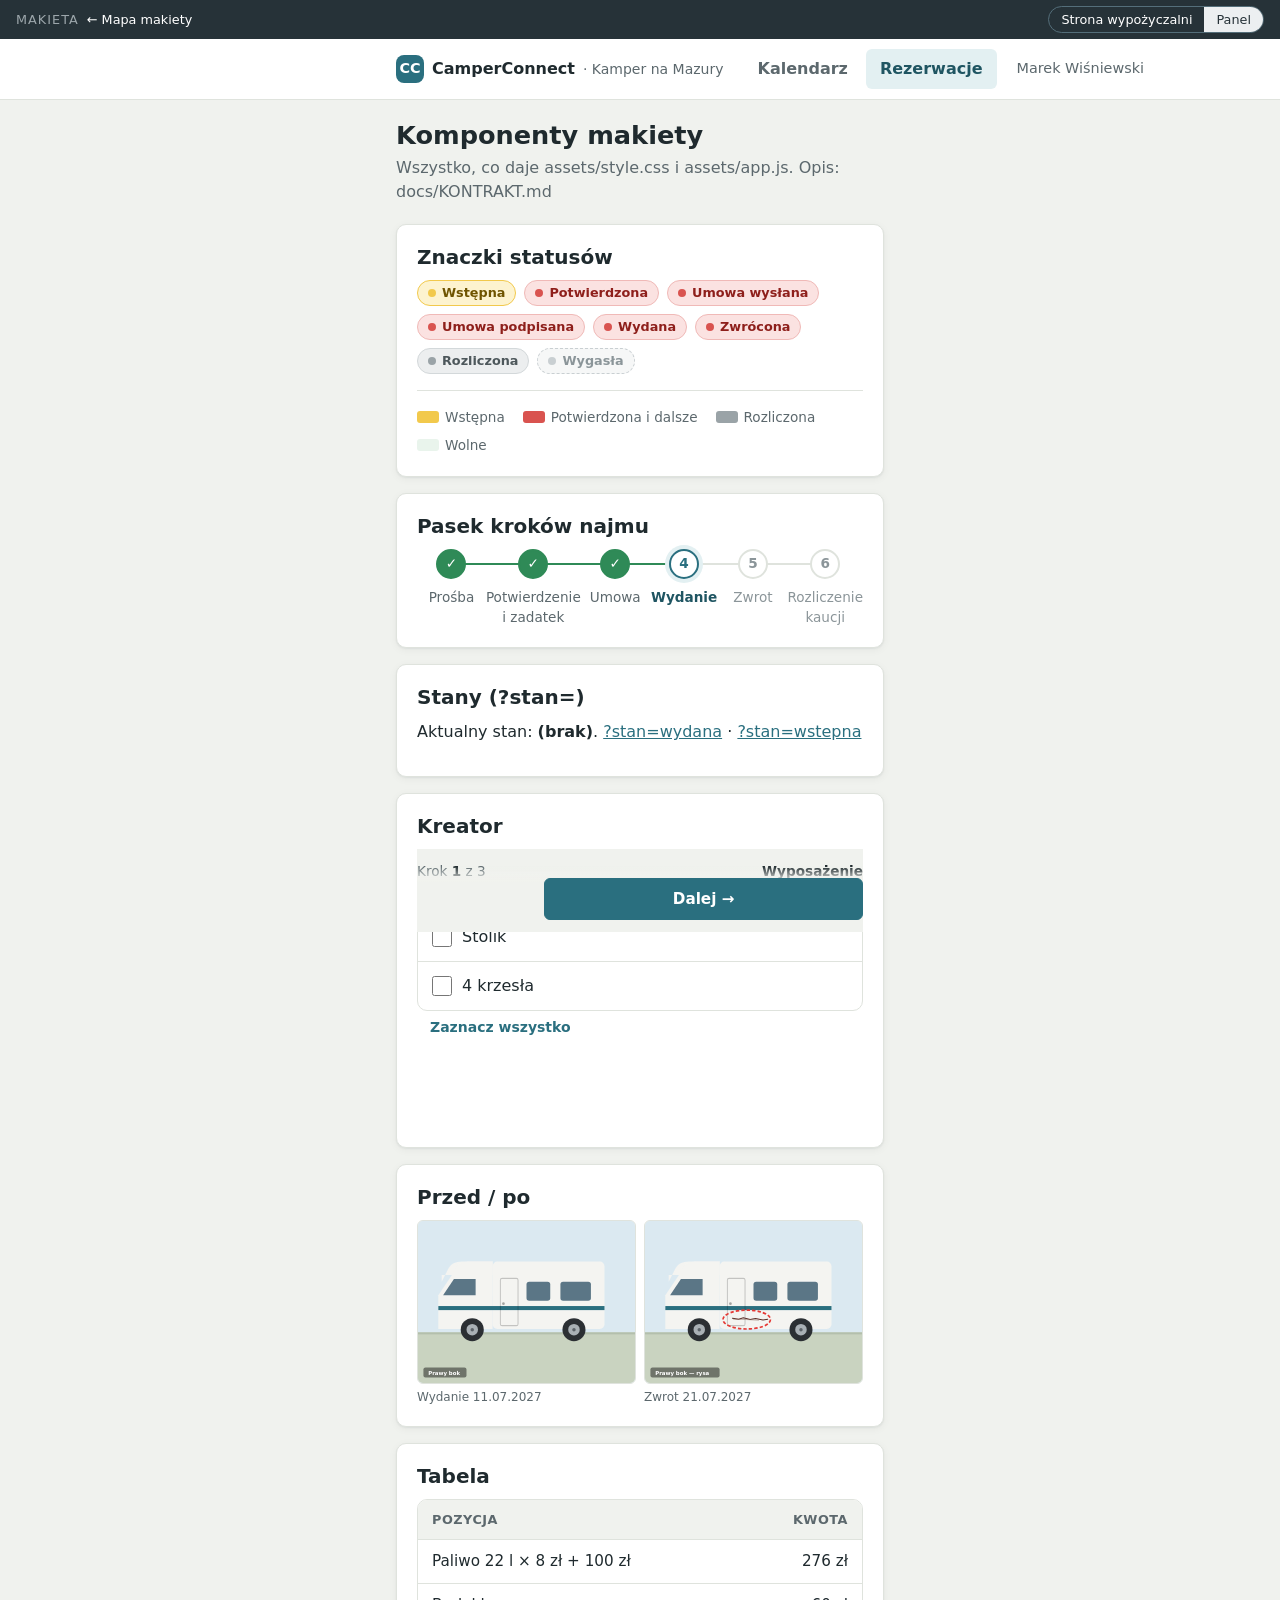
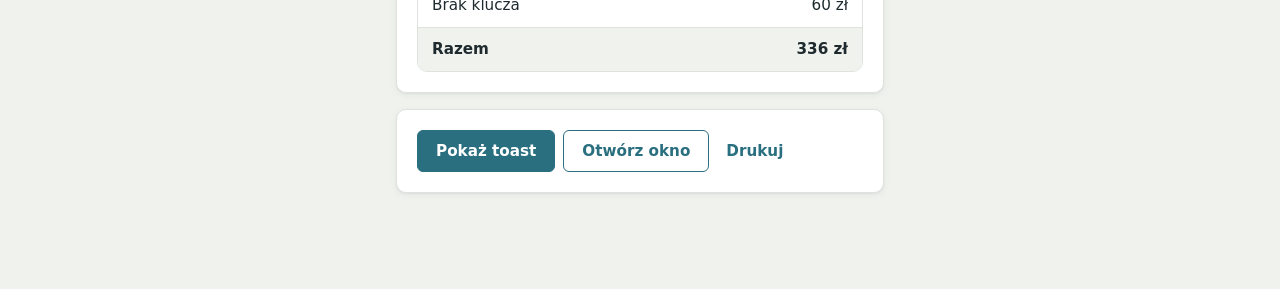
==== wzorzec.html @ 56338e7a "Fundament makiety: wspólny styl i skrypty, zdjęcia zastępcze, szkielety ekranów, mapa makiety, KONTR" ====
<!doctype html>
<html lang="pl">
<head>
  <meta charset="utf-8">
  <meta name="viewport" content="width=device-width, initial-scale=1">
  <title>Komponenty makiety — CamperConnect</title>
  <link rel="stylesheet" href="assets/style.css">
  <script src="assets/app.js"></script>
</head>
<!-- Galeria wspólnych komponentów (właściciel: agent 0/6). Do podejrzenia i kopiowania; nie jest ekranem scenariusza. -->
<body class="uklad-mobile">
  <header data-cc-naglowek="mobile" data-cc-menu="rezerwacje"></header>

  <main class="tresc stos">
    <div class="naglowek-ekranu"><div><h1>Komponenty makiety</h1><p class="podtytul">Wszystko, co daje assets/style.css i assets/app.js. Opis: docs/KONTRAKT.md</p></div></div>

    <section class="karta">
      <h2>Znaczki statusów</h2>
      <div class="rzad">
        <span data-cc-znaczek="wstepna"></span><span data-cc-znaczek="potwierdzona"></span>
        <span data-cc-znaczek="umowa-wyslana"></span><span data-cc-znaczek="umowa-podpisana"></span>
        <span data-cc-znaczek="wydana"></span><span data-cc-znaczek="zwrocona"></span>
        <span data-cc-znaczek="rozliczona"></span><span data-cc-znaczek="wygasla"></span>
      </div>
      <hr>
      <div class="legenda">
        <span><i class="tlo-wstepna"></i>Wstępna</span><span><i class="tlo-potwierdzona"></i>Potwierdzona i dalsze</span>
        <span><i class="tlo-rozliczona"></i>Rozliczona</span><span><i class="tlo-wolne"></i>Wolne</span>
      </div>
    </section>

    <section class="karta">
      <h2>Pasek kroków najmu</h2>
      <ol data-cc-kroki="3"></ol>
    </section>

    <section class="karta stos-maly">
      <h2>Stany (?stan=)</h2>
      <p>Aktualny stan: <b id="aktualny-stan"></b>. <a href="?stan=wydana">?stan=wydana</a> · <a href="?stan=wstepna">?stan=wstepna</a></p>
      <p data-stan="wstepna" class="komunikat komunikat-ostrzezenie">Widoczne tylko przy ?stan=wstepna (domyślny tu brak).</p>
      <p data-stan="wydana zwrocona" class="komunikat komunikat-sukces">Widoczne przy ?stan=wydana lub zwrocona.</p>
    </section>

    <section class="karta">
      <h2>Kreator</h2>
      <div data-cc-kreator id="kreator-demo">
        <section data-krok="Wyposażenie">
          <div class="lista-wyboru">
            <label class="pole-wyboru"><input type="checkbox" data-przyklad> Stolik</label>
            <label class="pole-wyboru"><input type="checkbox" data-przyklad> 4 krzesła</label>
          </div>
          <button type="button" class="btn btn-tekst btn-maly" data-cc-wypelnij>Zaznacz wszystko</button>
        </section>
        <section data-krok="Zdjęcia">
          <div data-cc-zdjecia data-wymagaj>
            <p>Zdjęcia: <span data-cc-licznik></span> — „Dalej” aktywne po komplecie.
              <button type="button" class="btn btn-tekst btn-maly" data-cc-wypelnij>Wypełnij przykładowymi zdjęciami</button></p>
            <div class="zdjecia">
              <div data-cc-zdjecie="przod" data-etykieta="Przód" data-przyklad="assets/img/protokol-przod.svg"></div>
              <div data-cc-zdjecie="prawy-bok" data-etykieta="Prawy bok" data-przyklad="assets/img/protokol-prawy-bok.svg"></div>
            </div>
          </div>
        </section>
        <section data-krok="Podpisy" data-dalej-tekst="Zatwierdź protokół">
          <div class="stos">
            <div data-cc-podpis="wydajacy" data-etykieta="Podpis wydającego"></div>
            <div data-cc-podpis="najemca" data-etykieta="Podpis najemcy"></div>
          </div>
        </section>
        <section data-krok-koniec>
          <div class="potwierdzenie">
            <div class="potwierdzenie-ikona">✓</div>
            <h2>Protokół podpisany, PDF wysłany do obu stron</h2>
            <button type="button" class="btn btn-drugi" onclick="CC.kreator('kreator-demo').idz(0)">Od początku</button>
          </div>
        </section>
      </div>
    </section>

    <section class="karta">
      <h2>Przed / po</h2>
      <div class="przed-po">
        <figure><img class="miniatura" src="assets/img/protokol-prawy-bok.svg" alt=""><figcaption>Wydanie 11.07.2027</figcaption></figure>
        <figure><img class="miniatura" src="assets/img/protokol-prawy-bok-rysa.svg" alt=""><figcaption>Zwrot 21.07.2027</figcaption></figure>
      </div>
    </section>

    <section class="karta">
      <h2>Tabela</h2>
      <div class="tabela-ramka"><table class="tabela">
        <thead><tr><th>Pozycja</th><th class="kwota">Kwota</th></tr></thead>
        <tbody>
          <tr><td>Paliwo 22 l × 8 zł + 100 zł</td><td class="kwota">276 zł</td></tr>
          <tr><td>Brak klucza</td><td class="kwota">60 zł</td></tr>
          <tr class="suma"><td>Razem</td><td class="kwota">336 zł</td></tr>
        </tbody>
      </table></div>
    </section>

    <section class="karta rzad">
      <button class="btn btn-glowny" data-cc-toast="PDF wysłany do obu stron">Pokaż toast</button>
      <button class="btn btn-drugi" data-cc-modal="m-demo">Otwórz okno</button>
      <button class="btn btn-tekst" data-cc-drukuj>Drukuj</button>
    </section>
  </main>

  <div class="modal" id="m-demo"><div class="modal-okno">
    <h2>Zadatek</h2>
    <label class="pole"><span>Kwota</span><input type="text" value="1 950 zł"></label>
    <div class="modal-przyciski"><button class="btn btn-drugi" data-cc-zamknij>Anuluj</button><button class="btn btn-glowny" data-cc-zamknij>Zapisz</button></div>
  </div></div>

  <script>
    CC.gotowe(function () { document.getElementById('aktualny-stan').textContent = CC.stan() || '(brak)'; });
  </script>
</body>
</html>
---- assets/style.css ----
/* CamperConnect — makieta MVP. Wspólny styl (właściciel: agent 0 / 6). Opis klas: docs/KONTRAKT.md */

/* ---------- 1. Zmienne ---------- */
:root {
  --tlo: #f5f6f3;
  --powierzchnia: #ffffff;
  --powierzchnia-2: #f0f2ee;
  --ramka: #dfe3dd;
  --tekst: #1f2a2e;
  --tekst-2: #5c686d;
  --tekst-3: #8b9599;

  --glowny: #2a6f7f;          /* morski — przyciski główne, linki */
  --glowny-ciemny: #1f5562;
  --glowny-jasny: #e3f0f2;
  --akcent: #e0a43a;          /* bursztyn — drobne akcenty */
  --sukces: #2f8a57;
  --sukces-jasny: #e3f3ea;
  --ostrzezenie: #a86a00;
  --ostrzezenie-jasny: #fdf1d6;
  --blad: #c0392b;
  --blad-jasny: #fbe5e2;

  /* statusy rezerwacji (backlog pkt 5) */
  --st-wstepna: #f2c94c;      --st-wstepna-tlo: #fdf3cf;   --st-wstepna-tekst: #6f5400;
  --st-zajete: #d9534f;       --st-zajete-tlo: #fbe2e1;    --st-zajete-tekst: #8e1f1b;
  --st-rozliczona: #9aa3a7;   --st-rozliczona-tlo: #eceeef; --st-rozliczona-tekst: #4d575b;
  --st-wygasla: #c9cfd2;      --st-wygasla-tlo: #f6f7f7;   --st-wygasla-tekst: #8b9599;
  --st-wolne: #e9f4ec;        --st-wolne-tekst: #2f6d45;

  --promien: 10px;
  --promien-maly: 6px;
  --cien: 0 1px 2px rgba(20, 40, 45, .06), 0 2px 8px rgba(20, 40, 45, .05);
  --cien-duzy: 0 10px 40px rgba(20, 40, 45, .18);
  --czcionka: system-ui, -apple-system, "Segoe UI", Roboto, "Helvetica Neue", Arial, sans-serif;
  --odstep: 16px;
  --szer-panel: 1280px;
  --szer-mobile: 520px;
  --szer-klient: 1040px;
}

/* ---------- 2. Podstawy ---------- */
*, *::before, *::after { box-sizing: border-box; }
html { -webkit-text-size-adjust: 100%; }
body {
  margin: 0; background: var(--tlo); color: var(--tekst);
  font-family: var(--czcionka); font-size: 16px; line-height: 1.5;
}
h1, h2, h3, h4 { line-height: 1.25; margin: 0 0 .5em; font-weight: 650; }
h1 { font-size: 1.6rem; }
h2 { font-size: 1.25rem; }
h3 { font-size: 1.05rem; }
p { margin: 0 0 .75em; }
a { color: var(--glowny); }
a:hover { color: var(--glowny-ciemny); }
img { max-width: 100%; display: block; }
hr { border: 0; border-top: 1px solid var(--ramka); margin: var(--odstep) 0; }
small, .maly { font-size: .875rem; }
.drugi-plan { color: var(--tekst-2); }
.wyszarzony { color: var(--tekst-3); }
.kwota { font-variant-numeric: tabular-nums; white-space: nowrap; }
.pogrubiony { font-weight: 650; }
.ukryty, [hidden] { display: none !important; }
.do-prawej { text-align: right; }
.wysrodkowany { text-align: center; }

/* ---------- 3. Układy ---------- */
.tresc { margin: 0 auto; padding: 20px var(--odstep) 48px; }
.uklad-klient .tresc { max-width: var(--szer-klient); }
.uklad-panel .tresc { max-width: var(--szer-panel); padding-top: 24px; }
.uklad-mobile .tresc { max-width: var(--szer-mobile); padding-bottom: 96px; }
.uklad-mobile { background: var(--powierzchnia-2); }

.naglowek-ekranu { display: flex; flex-wrap: wrap; align-items: flex-end; justify-content: space-between; gap: 12px; margin-bottom: 20px; }
.naglowek-ekranu h1 { margin: 0; }
.naglowek-ekranu .podtytul { color: var(--tekst-2); margin: 4px 0 0; }

.stos > * + * { margin-top: var(--odstep); }
.stos-maly > * + * { margin-top: 8px; }
.rzad { display: flex; flex-wrap: wrap; align-items: center; gap: 8px; }
.rzad-rozsuniety { display: flex; flex-wrap: wrap; align-items: center; justify-content: space-between; gap: 8px; }
.siatka { display: grid; gap: var(--odstep); }
.siatka-2 { display: grid; gap: var(--odstep); grid-template-columns: repeat(2, minmax(0, 1fr)); }
.siatka-3 { display: grid; gap: var(--odstep); grid-template-columns: repeat(3, minmax(0, 1fr)); }
.siatka-auto { display: grid; gap: var(--odstep); grid-template-columns: repeat(auto-fill, minmax(220px, 1fr)); }
.kolumny-panel { display: grid; gap: 20px; grid-template-columns: minmax(0, 2fr) minmax(280px, 1fr); align-items: start; }
@media (max-width: 760px) {
  .siatka-2, .siatka-3, .kolumny-panel { grid-template-columns: minmax(0, 1fr); }
  h1 { font-size: 1.35rem; }
}

/* ---------- 4. Nagłówek makiety (generuje app.js w [data-cc-naglowek]) ---------- */
.cc-makieta { background: #263238; color: #cfd8dc; font-size: .8rem; }
.cc-makieta-wnetrze { display: flex; align-items: center; justify-content: space-between; gap: 8px; padding: 6px var(--odstep); flex-wrap: wrap; }
.cc-makieta a { color: #fff; text-decoration: none; }
.cc-makieta a:hover { text-decoration: underline; color: #fff; }
.cc-makieta-etykieta { letter-spacing: .08em; text-transform: uppercase; opacity: .7; margin-right: 8px; }
.cc-przelacznik { display: inline-flex; border: 1px solid #546e7a; border-radius: 999px; overflow: hidden; }
.cc-przelacznik a { padding: 3px 12px; }
.cc-przelacznik a.aktywny { background: #eceff1; color: #263238; }
.cc-przelacznik a.aktywny:hover { text-decoration: none; color: #263238; }

.cc-aplikacja { background: var(--powierzchnia); border-bottom: 1px solid var(--ramka); }
.cc-aplikacja-wnetrze { display: flex; align-items: center; gap: 20px; padding: 10px var(--odstep); margin: 0 auto; min-height: 56px; }
.uklad-panel .cc-aplikacja-wnetrze { max-width: var(--szer-panel); }
.uklad-klient .cc-aplikacja-wnetrze { max-width: var(--szer-klient); }
.uklad-mobile .cc-aplikacja-wnetrze { max-width: var(--szer-mobile); }
.cc-marka { font-weight: 700; color: var(--tekst); text-decoration: none; display: flex; align-items: center; gap: 8px; white-space: nowrap; }
.cc-marka:hover { color: var(--tekst); }
.cc-marka-znak { width: 28px; height: 28px; border-radius: 8px; background: var(--glowny); color: #fff; display: grid; place-items: center; font-size: .9rem; }
.cc-marka small { font-weight: 400; color: var(--tekst-2); }
.cc-menu { display: flex; gap: 4px; }
.cc-menu a { padding: 8px 14px; border-radius: var(--promien-maly); color: var(--tekst-2); text-decoration: none; font-weight: 550; }
.cc-menu a:hover { background: var(--powierzchnia-2); color: var(--tekst); }
.cc-menu a.aktywny { background: var(--glowny-jasny); color: var(--glowny-ciemny); }
.cc-uzytkownik { margin-left: auto; color: var(--tekst-2); font-size: .9rem; white-space: nowrap; }
@media (max-width: 600px) {
  .cc-aplikacja-wnetrze { gap: 10px; flex-wrap: wrap; }
  .cc-uzytkownik { display: none; }
  .cc-menu a { padding: 6px 10px; }
}

/* ---------- 5. Przyciski ---------- */
.btn {
  display: inline-flex; align-items: center; justify-content: center; gap: 6px;
  font: inherit; font-weight: 600; font-size: .95rem; line-height: 1.2;
  padding: 10px 18px; min-height: 42px; border-radius: var(--promien-maly);
  border: 1px solid var(--ramka); background: var(--powierzchnia); color: var(--tekst);
  cursor: pointer; text-decoration: none; transition: background .15s, border-color .15s;
}
.btn:hover { background: var(--powierzchnia-2); color: var(--tekst); }
.btn:focus-visible { outline: 3px solid rgba(42, 111, 127, .35); outline-offset: 2px; }
.btn-glowny { background: var(--glowny); border-color: var(--glowny); color: #fff; }
.btn-glowny:hover { background: var(--glowny-ciemny); border-color: var(--glowny-ciemny); color: #fff; }
.btn-drugi { background: var(--powierzchnia); border-color: var(--glowny); color: var(--glowny); }
.btn-drugi:hover { background: var(--glowny-jasny); color: var(--glowny-ciemny); }
.btn-niebezpieczny { background: var(--powierzchnia); border-color: var(--blad); color: var(--blad); }
.btn-niebezpieczny:hover { background: var(--blad-jasny); color: var(--blad); }
.btn-tekst { border-color: transparent; background: transparent; color: var(--glowny); padding-left: 8px; padding-right: 8px; }
.btn-tekst:hover { background: var(--glowny-jasny); }
.btn-maly { padding: 6px 12px; min-height: 34px; font-size: .875rem; }
.btn-duzy { padding: 14px 24px; min-height: 52px; font-size: 1.05rem; }
.btn-blok { display: flex; width: 100%; }
.btn:disabled, .btn.wylaczony { opacity: .45; cursor: not-allowed; pointer-events: none; }

/* ---------- 6. Karty ---------- */
.karta { background: var(--powierzchnia); border: 1px solid var(--ramka); border-radius: var(--promien); box-shadow: var(--cien); padding: 20px; }
.karta > :last-child { margin-bottom: 0; }
.karta-naglowek { display: flex; align-items: center; justify-content: space-between; gap: 8px; margin-bottom: 12px; }
.karta-naglowek h2, .karta-naglowek h3 { margin: 0; }
.karta-zdjecie { margin: -20px -20px 16px; border-radius: var(--promien) var(--promien) 0 0; overflow: hidden; aspect-ratio: 16 / 10; background: var(--powierzchnia-2); }
.karta-zdjecie img { width: 100%; height: 100%; object-fit: cover; }
.karta-wybrana { border-color: var(--glowny); box-shadow: 0 0 0 2px var(--glowny); }
.karta-klikalna { cursor: pointer; }
.karta-klikalna:hover { border-color: var(--glowny); }
.karta-plaska { box-shadow: none; }

/* lista „etykieta: wartość” */
.dane { display: grid; grid-template-columns: max-content 1fr; gap: 6px 16px; margin: 0; }
.dane dt { color: var(--tekst-2); }
.dane dd { margin: 0; font-weight: 550; }

/* komunikaty w treści */
.komunikat { border-radius: var(--promien-maly); padding: 12px 14px; background: var(--glowny-jasny); color: var(--glowny-ciemny); border-left: 4px solid var(--glowny); }
.komunikat-sukces { background: var(--sukces-jasny); color: #1d5e39; border-left-color: var(--sukces); }
.komunikat-ostrzezenie { background: var(--ostrzezenie-jasny); color: #6b4500; border-left-color: var(--akcent); }
.komunikat-blad { background: var(--blad-jasny); color: #8a2318; border-left-color: var(--blad); }

/* ekran potwierdzenia (np. „Prośba wysłana”, „PDF wysłany”) */
.potwierdzenie { text-align: center; padding: 32px 20px; }
.potwierdzenie-ikona { width: 64px; height: 64px; border-radius: 50%; margin: 0 auto 16px; display: grid; place-items: center; font-size: 2rem; background: var(--sukces-jasny); color: var(--sukces); }

/* znacznik do zaślepek budowy */
.w-budowie { border: 2px dashed var(--ramka); border-radius: var(--promien); padding: 32px; text-align: center; color: var(--tekst-3); }

/* ---------- 7. Formularze ---------- */
.pole { display: block; margin-bottom: 14px; }
.pole > span, .pole > label, .etykieta { display: block; font-weight: 550; font-size: .9rem; margin-bottom: 4px; }
.pole .pomoc { display: block; font-size: .8rem; color: var(--tekst-2); margin-top: 4px; font-weight: 400; }
input[type=text], input[type=email], input[type=tel], input[type=number], input[type=date],
input[type=datetime-local], input[type=time], input[type=search], select, textarea {
  width: 100%; font: inherit; color: var(--tekst); background: var(--powierzchnia);
  border: 1px solid var(--ramka); border-radius: var(--promien-maly); padding: 10px 12px; min-height: 44px;
}
textarea { min-height: 88px; resize: vertical; }
input:focus, select:focus, textarea:focus { outline: none; border-color: var(--glowny); box-shadow: 0 0 0 3px rgba(42, 111, 127, .18); }
.pole-wyboru { display: flex; align-items: flex-start; gap: 10px; padding: 8px 0; cursor: pointer; }
.pole-wyboru input { width: 20px; height: 20px; margin: 2px 0 0; flex: none; accent-color: var(--glowny); }
.lista-wyboru { border: 1px solid var(--ramka); border-radius: var(--promien); background: var(--powierzchnia); }
.lista-wyboru .pole-wyboru { padding: 12px 14px; border-top: 1px solid var(--ramka); }
.lista-wyboru .pole-wyboru:first-child { border-top: 0; }
.przelaczniki { display: inline-flex; border: 1px solid var(--ramka); border-radius: var(--promien-maly); overflow: hidden; background: var(--powierzchnia); }
.przelaczniki label { padding: 8px 14px; cursor: pointer; border-left: 1px solid var(--ramka); }
.przelaczniki label:first-child { border-left: 0; }
.przelaczniki input { position: absolute; opacity: 0; pointer-events: none; }
.przelaczniki label:has(input:checked) { background: var(--glowny-jasny); color: var(--glowny-ciemny); font-weight: 600; }

/* ---------- 8. Tabele ---------- */
.tabela-ramka { overflow-x: auto; border: 1px solid var(--ramka); border-radius: var(--promien); background: var(--powierzchnia); }
.tabela { width: 100%; border-collapse: collapse; font-size: .95rem; }
.tabela th, .tabela td { padding: 10px 14px; text-align: left; border-bottom: 1px solid var(--ramka); vertical-align: middle; }
.tabela th { font-size: .8rem; text-transform: uppercase; letter-spacing: .04em; color: var(--tekst-2); background: var(--powierzchnia-2); font-weight: 600; }
.tabela tr:last-child td { border-bottom: 0; }
.tabela tbody tr:hover { background: #fafbf9; }
.tabela .suma td { font-weight: 700; background: var(--powierzchnia-2); }
.tabela td.kwota, .tabela th.kwota { text-align: right; }

/* ---------- 9. Znaczki statusów (8 statusów, backlog pkt 5) ---------- */
.znaczek {
  display: inline-flex; align-items: center; gap: 6px; padding: 3px 10px; border-radius: 999px;
  font-size: .8rem; font-weight: 600; line-height: 1.4; white-space: nowrap; border: 1px solid transparent;
}
.znaczek::before { content: ""; width: 8px; height: 8px; border-radius: 50%; background: currentColor; }
.znaczek-wstepna { background: var(--st-wstepna-tlo); color: var(--st-wstepna-tekst); border-color: var(--st-wstepna); }
.znaczek-wstepna::before { background: var(--st-wstepna); }
.znaczek-potwierdzona, .znaczek-umowa-wyslana, .znaczek-umowa-podpisana, .znaczek-wydana, .znaczek-zwrocona {
  background: var(--st-zajete-tlo); color: var(--st-zajete-tekst); border-color: #f0b9b7;
}
.znaczek-potwierdzona::before, .znaczek-umowa-wyslana::before, .znaczek-umowa-podpisana::before,
.znaczek-wydana::before, .znaczek-zwrocona::before { background: var(--st-zajete); }
.znaczek-rozliczona { background: var(--st-rozliczona-tlo); color: var(--st-rozliczona-tekst); border-color: #d3d8da; }
.znaczek-rozliczona::before { background: var(--st-rozliczona); }
.znaczek-wygasla { background: var(--st-wygasla-tlo); color: var(--st-wygasla-tekst); border: 1px dashed var(--st-wygasla); }
.znaczek-wygasla::before { background: var(--st-wygasla); }
.znaczek-neutralny { background: var(--powierzchnia-2); color: var(--tekst-2); border-color: var(--ramka); }
.znaczek-neutralny::before { display: none; }
.znaczek-ok { background: var(--sukces-jasny); color: #1d5e39; border-color: #b9e0c8; }
.znaczek-ok::before { background: var(--sukces); }

/* tła do pasków kalendarza / komórek: .tlo-<status> */
.tlo-wstepna { background: var(--st-wstepna); color: #4a3800; }
.tlo-potwierdzona, .tlo-umowa-wyslana, .tlo-umowa-podpisana, .tlo-wydana, .tlo-zwrocona, .tlo-zajete { background: var(--st-zajete); color: #fff; }
.tlo-rozliczona { background: var(--st-rozliczona); color: #fff; }
.tlo-wygasla { background: transparent; color: var(--st-wygasla-tekst); border: 1px dashed var(--st-wygasla); }
.tlo-wolne { background: var(--st-wolne); color: var(--st-wolne-tekst); }

.legenda { display: flex; flex-wrap: wrap; gap: 8px 18px; font-size: .85rem; color: var(--tekst-2); }
.legenda span { display: inline-flex; align-items: center; gap: 6px; }
.legenda i { width: 22px; height: 12px; border-radius: 3px; display: inline-block; }

/* ---------- 10. Pasek kroków najmu (P3) ---------- */
.kroki-najmu { list-style: none; margin: 0; padding: 0; display: flex; gap: 0; counter-reset: krok; }
.kroki-najmu li { flex: 1; position: relative; text-align: center; font-size: .85rem; color: var(--tekst-3); padding-top: 38px; counter-increment: krok; }
.kroki-najmu li::before {
  content: counter(krok); position: absolute; top: 0; left: 50%; transform: translateX(-50%);
  width: 30px; height: 30px; border-radius: 50%; display: grid; place-items: center; font-weight: 700; font-size: .85rem;
  background: var(--powierzchnia); border: 2px solid var(--ramka); color: var(--tekst-3); z-index: 1;
}
.kroki-najmu li::after { content: ""; position: absolute; top: 14px; left: -50%; width: 100%; height: 2px; background: var(--ramka); }
.kroki-najmu li:first-child::after { display: none; }
.kroki-najmu li.zrobione { color: var(--tekst-2); }
.kroki-najmu li.zrobione::before { content: "✓"; background: var(--sukces); border-color: var(--sukces); color: #fff; }
.kroki-najmu li.zrobione::after, .kroki-najmu li.biezace::after { background: var(--sukces); }
.kroki-najmu li.biezace { color: var(--glowny-ciemny); font-weight: 650; }
.kroki-najmu li.biezace::before { border-color: var(--glowny); color: var(--glowny); box-shadow: 0 0 0 4px var(--glowny-jasny); }
.kroki-najmu li.przerwane { color: var(--tekst-3); text-decoration: line-through; }
@media (max-width: 640px) {
  .kroki-najmu { flex-direction: column; gap: 10px; }
  .kroki-najmu li { text-align: left; padding: 4px 0 4px 42px; min-height: 30px; }
  .kroki-najmu li::before { left: 0; transform: none; }
  .kroki-najmu li::after { display: none; }
}

/* ---------- 11. Kreator krok po kroku ([data-cc-kreator], app.js) ---------- */
.kreator-postep { position: sticky; top: 0; z-index: 5; background: var(--powierzchnia-2); padding: 12px 0 10px; margin-bottom: 8px; }
.kreator-postep-tekst { display: flex; justify-content: space-between; font-size: .85rem; color: var(--tekst-2); margin-bottom: 6px; }
.kreator-postep-tekst b { color: var(--tekst); }
.kreator-postep-pasek { height: 6px; background: var(--ramka); border-radius: 999px; overflow: hidden; }
.kreator-postep-pasek i { display: block; height: 100%; background: var(--glowny); width: 0; transition: width .25s; }
.kreator [data-krok] { display: none; }
.kreator [data-krok].aktywny { display: block; }
.kreator [data-krok-koniec] { display: none; }
.kreator.zakonczony [data-krok-koniec] { display: block; }
.kreator.zakonczony [data-krok], .kreator.zakonczony .kreator-postep, .kreator.zakonczony .kreator-nawigacja { display: none !important; }
.kreator-nawigacja {
  position: sticky; bottom: 0; z-index: 5; display: flex; gap: 10px; padding: 12px 0;
  background: linear-gradient(to top, var(--powierzchnia-2) 75%, rgba(240, 242, 238, 0));
  margin-top: 16px;
}
.kreator-nawigacja .btn { flex: 1; }
.kreator-nawigacja [data-cc-wstecz] { flex: 0 0 auto; }

/* ---------- 12. Zdjęcia ([data-cc-zdjecie], app.js) ---------- */
.zdjecia { display: grid; gap: 12px; grid-template-columns: repeat(2, minmax(0, 1fr)); }
@media (min-width: 900px) { .zdjecia { grid-template-columns: repeat(4, minmax(0, 1fr)); } }
.cc-zdjecie { background: var(--powierzchnia); border: 1px solid var(--ramka); border-radius: var(--promien); overflow: hidden; }
.cc-zdjecie-podglad {
  position: relative; aspect-ratio: 4 / 3; background: var(--powierzchnia-2); display: grid; place-items: center;
  color: var(--tekst-3); font-size: .85rem; cursor: pointer; border-bottom: 1px solid var(--ramka); text-align: center; padding: 0;
  width: 100%; border-width: 0 0 1px; font-family: inherit;
}
.cc-zdjecie-podglad img { position: absolute; inset: 0; width: 100%; height: 100%; object-fit: cover; }
.cc-zdjecie-podglad .ikona { font-size: 1.6rem; display: block; }
.cc-zdjecie.jest .cc-zdjecie-podglad::after {
  content: "✓"; position: absolute; top: 6px; right: 6px; width: 22px; height: 22px; border-radius: 50%;
  background: var(--sukces); color: #fff; font-size: .8rem; display: grid; place-items: center;
}
.cc-zdjecie-stopka { display: flex; align-items: center; justify-content: space-between; gap: 6px; padding: 6px 8px 6px 10px; font-size: .85rem; font-weight: 600; }
.cc-zdjecie-stopka .btn { padding: 4px 8px; min-height: 28px; font-size: .75rem; font-weight: 500; }
.cc-zdjecie input[type=file] { display: none; }
.licznik-zdjec { font-weight: 700; }
.licznik-zdjec.komplet { color: var(--sukces); }
.przed-po { display: grid; grid-template-columns: 1fr 1fr; gap: 8px; }
.przed-po figure { margin: 0; }
.przed-po figcaption { font-size: .75rem; color: var(--tekst-2); margin-top: 4px; }
.miniatura { aspect-ratio: 4 / 3; object-fit: cover; width: 100%; border-radius: var(--promien-maly); border: 1px solid var(--ramka); background: var(--powierzchnia-2); }

/* ---------- 13. Podpis ([data-cc-podpis], app.js) ---------- */
.cc-podpis { border: 1px solid var(--ramka); border-radius: var(--promien); background: var(--powierzchnia); overflow: hidden; }
.cc-podpis-naglowek { display: flex; justify-content: space-between; align-items: center; padding: 8px 8px 8px 12px; font-size: .9rem; font-weight: 600; border-bottom: 1px solid var(--ramka); }
.cc-podpis canvas { display: block; width: 100%; height: 170px; touch-action: none; cursor: crosshair;
  background: linear-gradient(to top, transparent 38px, var(--ramka) 38px, var(--ramka) 39px, transparent 39px) #fff; }
.cc-podpis-pomoc { font-size: .75rem; color: var(--tekst-3); padding: 4px 12px 8px; }
.cc-podpis.podpisany .cc-podpis-pomoc { color: var(--sukces); }
.podpis-obraz { height: 70px; width: auto; max-width: 100%; }

/* ---------- 14. Okno modalne ---------- */
.modal { position: fixed; inset: 0; z-index: 100; background: rgba(25, 35, 40, .45); display: flex; align-items: center; justify-content: center; padding: 16px; }
.modal:not(.otwarty) { display: none; }
.modal-okno { background: var(--powierzchnia); border-radius: 14px; box-shadow: var(--cien-duzy); width: 100%; max-width: 480px; max-height: calc(100vh - 32px); overflow: auto; padding: 24px; position: relative; }
.modal-szerokie .modal-okno { max-width: 720px; }
.modal-okno h2 { padding-right: 32px; }
.modal-zamknij { position: absolute; top: 14px; right: 14px; border: 0; background: transparent; font-size: 1.4rem; line-height: 1; cursor: pointer; color: var(--tekst-2); width: 32px; height: 32px; border-radius: 50%; }
.modal-zamknij:hover { background: var(--powierzchnia-2); }
.modal-przyciski { display: flex; justify-content: flex-end; gap: 10px; margin-top: 20px; flex-wrap: wrap; }
body.modal-otwarty { overflow: hidden; }

/* ---------- 15. Toast ---------- */
.cc-toasty { position: fixed; left: 50%; bottom: 24px; transform: translateX(-50%); z-index: 200; display: flex; flex-direction: column; gap: 8px; align-items: center; pointer-events: none; width: calc(100% - 32px); max-width: 440px; }
.cc-toast { background: #263238; color: #fff; padding: 12px 18px; border-radius: 10px; box-shadow: var(--cien-duzy); font-size: .95rem; opacity: 0; transform: translateY(10px); transition: opacity .2s, transform .2s; text-align: center; }
.cc-toast.widoczny { opacity: 1; transform: none; }
.cc-toast::before { content: "✓ "; color: #8fd6a8; font-weight: 700; }

/* ---------- 16. Dokument / widok do druku ---------- */
.dokument { background: #fff; color: #111; max-width: 800px; margin: 0 auto; padding: 40px 48px; border: 1px solid var(--ramka); box-shadow: var(--cien); font-size: .95rem; }
.dokument h1 { font-size: 1.4rem; text-align: center; }
.dokument h2 { font-size: 1.05rem; margin-top: 1.4em; border-bottom: 1px solid #ccc; padding-bottom: 4px; }
.dokument .podpisy { display: grid; grid-template-columns: 1fr 1fr; gap: 32px; margin-top: 32px; }
.dokument .podpisy figure { margin: 0; border-top: 1px solid #333; padding-top: 6px; font-size: .85rem; text-align: center; }
.dokument .podpisy img { height: 70px; margin: 0 auto 6px; }
.tresc-przewijana { max-height: 320px; overflow-y: auto; border: 1px solid var(--ramka); border-radius: var(--promien-maly); padding: 14px 16px; background: #fcfcfb; font-size: .9rem; }
@media (max-width: 600px) { .dokument { padding: 20px 16px; } .dokument .podpisy { gap: 16px; } }

@media print {
  @page { margin: 15mm; }
  body { background: #fff; font-size: 11pt; }
  [data-cc-naglowek], .cc-makieta, .cc-aplikacja, .cc-toasty, .modal, .nie-drukuj, .btn, .kreator-nawigacja, .kreator-postep { display: none !important; }
  .tresc { max-width: none !important; padding: 0 !important; }
  .dokument { border: 0; box-shadow: none; padding: 0; max-width: none; }
  .karta { box-shadow: none; break-inside: avoid; }
  .tresc-przewijana { max-height: none; overflow: visible; border: 0; padding: 0; }
  a { color: inherit; text-decoration: none; }
  img { break-inside: avoid; }
  .tylko-druk { display: block !important; }
}
.tylko-druk { display: none; }

/* ---------- 17. Mapa makiety (index.html) ---------- */
.mapa-sekcja h2 { display: flex; align-items: center; gap: 8px; }
.mapa-lista { list-style: none; margin: 0; padding: 0; }
.mapa-lista > li { padding: 10px 0; border-top: 1px solid var(--ramka); }
.mapa-lista > li:first-child { border-top: 0; }
.mapa-kod { display: inline-block; min-width: 46px; font-weight: 700; color: var(--glowny); }
.mapa-warianty { display: flex; flex-wrap: wrap; gap: 6px; margin-top: 6px; padding-left: 46px; }
.mapa-warianty a { text-decoration: none; }
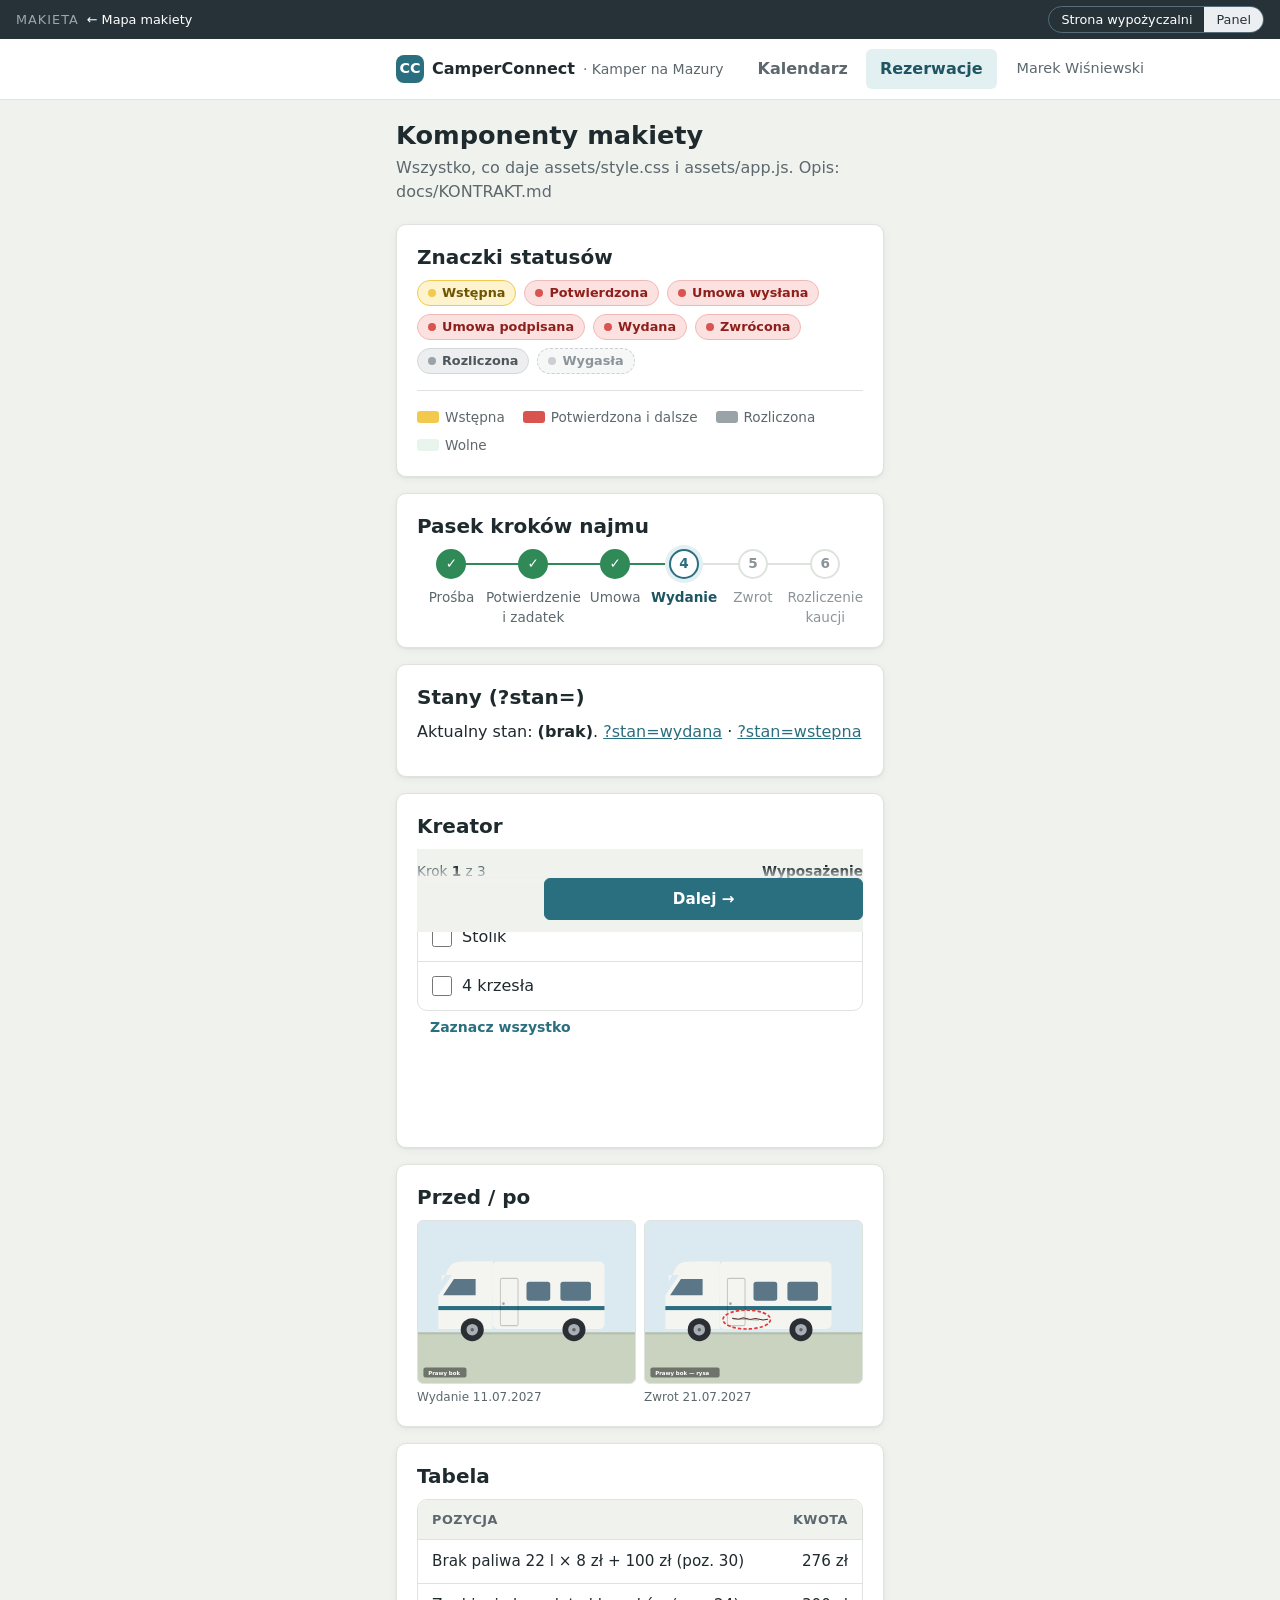
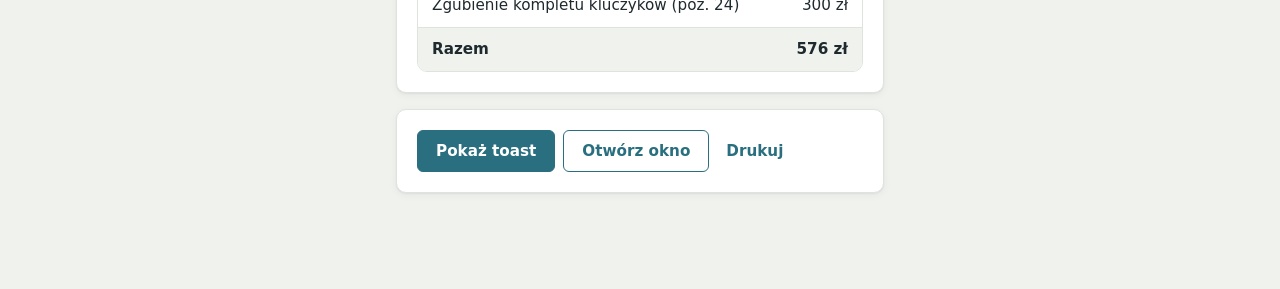
==== commit 8b6acd77: "Domknięcie makiety: potrącenia we wzorcu, zawijanie danych na telefonie, wspólna kwota-duza - wzorze" ====
--- a/wzorzec.html
+++ b/wzorzec.html
@@ -4,6 +4,7 @@
   <meta charset="utf-8">
   <meta name="viewport" content="width=device-width, initial-scale=1">
   <title>Komponenty makiety — CamperConnect</title>
+  <link rel="icon" href="assets/img/ikona.svg">
   <link rel="stylesheet" href="assets/style.css">
   <script src="assets/app.js"></script>
 </head>
@@ -90,9 +91,9 @@
       <div class="tabela-ramka"><table class="tabela">
         <thead><tr><th>Pozycja</th><th class="kwota">Kwota</th></tr></thead>
         <tbody>
-          <tr><td>Paliwo 22 l × 8 zł + 100 zł</td><td class="kwota">276 zł</td></tr>
-          <tr><td>Brak klucza</td><td class="kwota">60 zł</td></tr>
-          <tr class="suma"><td>Razem</td><td class="kwota">336 zł</td></tr>
+          <tr><td>Brak paliwa 22 l × 8 zł + 100 zł (poz. 30)</td><td class="kwota">276 zł</td></tr>
+          <tr><td>Zgubienie kompletu kluczyków (poz. 24)</td><td class="kwota">300 zł</td></tr>
+          <tr class="suma"><td>Razem</td><td class="kwota">576 zł</td></tr>
         </tbody>
       </table></div>
     </section>
--- a/assets/style.css
+++ b/assets/style.css
@@ -59,6 +59,7 @@
 .drugi-plan { color: var(--tekst-2); }
 .wyszarzony { color: var(--tekst-3); }
 .kwota { font-variant-numeric: tabular-nums; white-space: nowrap; }
+.kwota-duza { font-size: 1.5rem; font-weight: 700; line-height: 1.2; font-variant-numeric: tabular-nums; white-space: nowrap; }
 .pogrubiony { font-weight: 650; }
 .ukryty, [hidden] { display: none !important; }
 .do-prawej { text-align: right; }
@@ -156,9 +157,9 @@
 .karta-plaska { box-shadow: none; }
 
 /* lista „etykieta: wartość” */
-.dane { display: grid; grid-template-columns: max-content 1fr; gap: 6px 16px; margin: 0; }
+.dane { display: grid; grid-template-columns: max-content minmax(0, 1fr); gap: 6px 16px; margin: 0; }
 .dane dt { color: var(--tekst-2); }
-.dane dd { margin: 0; font-weight: 550; }
+.dane dd { margin: 0; font-weight: 550; min-width: 0; overflow-wrap: anywhere; }
 
 /* komunikaty w treści */
 .komunikat { border-radius: var(--promien-maly); padding: 12px 14px; background: var(--glowny-jasny); color: var(--glowny-ciemny); border-left: 4px solid var(--glowny); }
